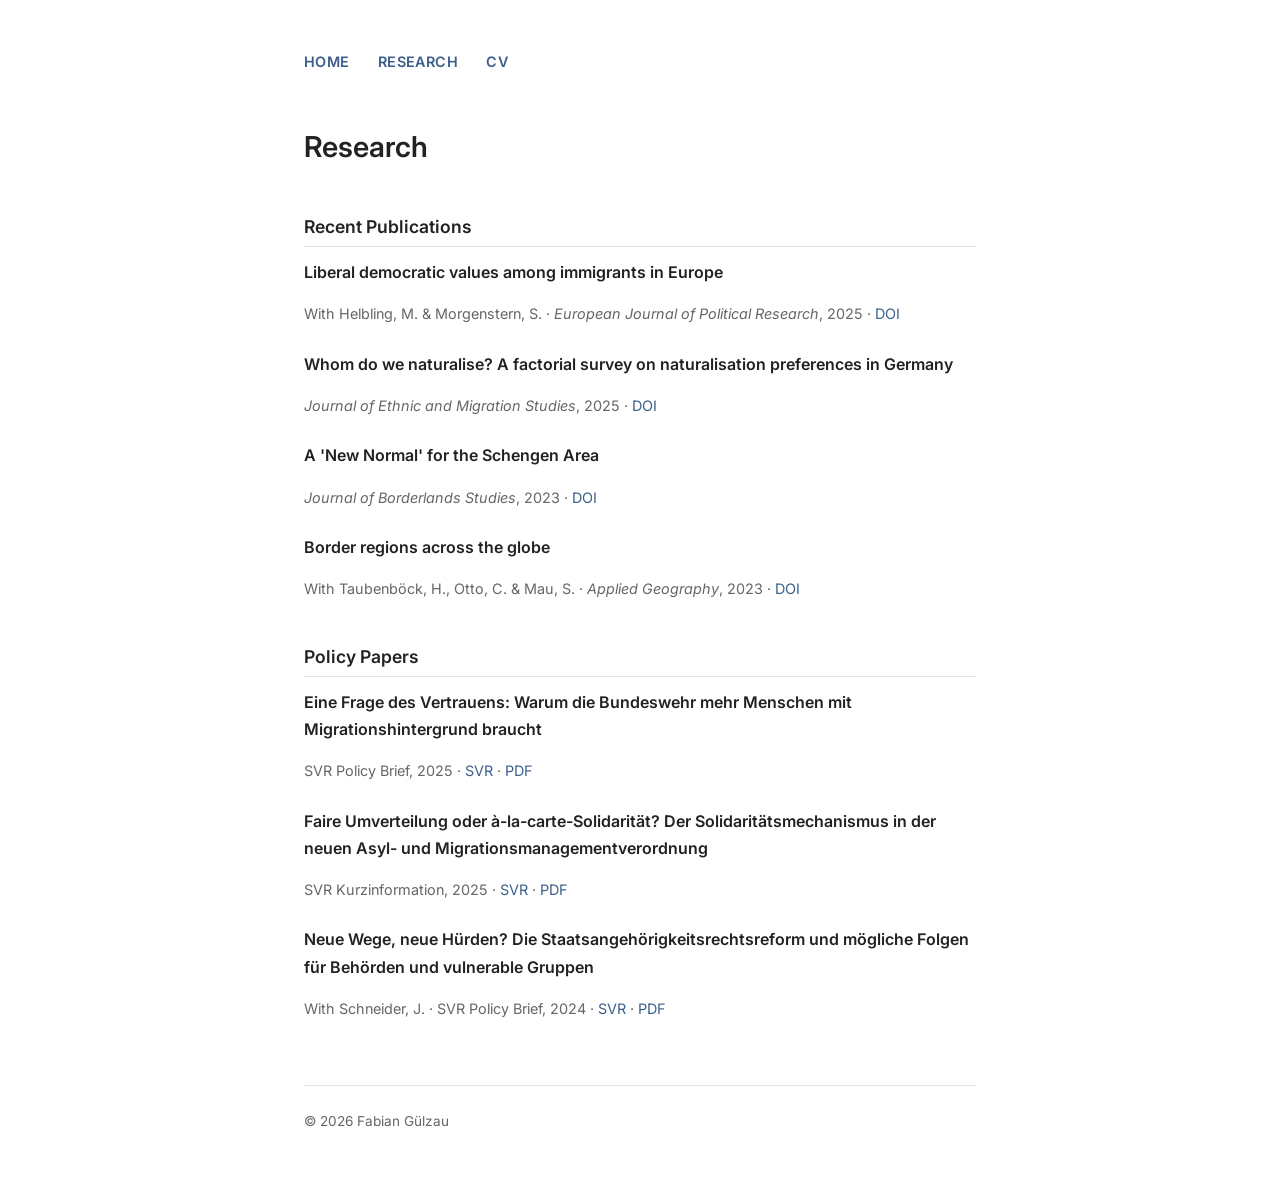
==== research.html @ fa8c45c2 "Add initial site structure Adds stylesheet (Inter font, slate blue palette, single-column layout) an" ====
<!DOCTYPE html>
<html lang="en">
<head>
  <meta charset="UTF-8" />
  <meta name="viewport" content="width=device-width, initial-scale=1.0" />
  <title>Research · Fabian Gülzau</title>
  <link rel="stylesheet" href="style.css" />
</head>
<body>
  <div class="container">

    <nav>
      <a href="index.html">Home</a>
      <a href="research.html">Research</a>
      <a href="vita.pdf">CV</a>
    </nav>

    <h1>Research</h1>

    <h2>Recent Publications</h2>

    <div class="paper">
      <p class="paper-title">Liberal democratic values among immigrants in Europe</p>
      <p class="paper-meta">
        With Helbling, M. &amp; Morgenstern, S. ·
        <em>European Journal of Political Research</em>, 2025 ·
        <a href="https://doi.org/10.1017/S1475676525100285" target="_blank">DOI</a>
      </p>
    </div>

    <div class="paper">
      <p class="paper-title">Whom do we naturalise? A factorial survey on naturalisation preferences in Germany</p>
      <p class="paper-meta">
        <em>Journal of Ethnic and Migration Studies</em>, 2025 ·
        <a href="https://doi.org/10.1080/1369183x.2025.2530634" target="_blank">DOI</a>
      </p>
    </div>

    <div class="paper">
      <p class="paper-title">A 'New Normal' for the Schengen Area</p>
      <p class="paper-meta">
        <em>Journal of Borderlands Studies</em>, 2023 ·
        <a href="https://doi.org/10.1080/08865655.2021.1996260" target="_blank">DOI</a>
      </p>
    </div>

    <div class="paper">
      <p class="paper-title">Border regions across the globe</p>
      <p class="paper-meta">
        With Taubenböck, H., Otto, C. &amp; Mau, S. ·
        <em>Applied Geography</em>, 2023 ·
        <a href="https://doi.org/10.1016/j.apgeog.2022.102866" target="_blank">DOI</a>
      </p>
    </div>

    <h2>Policy Papers</h2>

    <div class="paper">
      <p class="paper-title">Eine Frage des Vertrauens: Warum die Bundeswehr mehr Menschen mit Migrationshintergrund braucht</p>
      <p class="paper-meta">
        SVR Policy Brief, 2025 ·
        <a href="https://www.svr-migration.de/publikation/eine-frage-des-vertrauens/" target="_blank">SVR</a> ·
        <a href="https://www.svr-migration.de/wp-content/uploads/2025/10/SVR_PB_Eine_Frage_des_Vertrauens.pdf" target="_blank">PDF</a>
      </p>
    </div>

    <div class="paper">
      <p class="paper-title">Faire Umverteilung oder à-la-carte-Solidarität? Der Solidaritätsmechanismus in der neuen Asyl- und Migrationsmanagementverordnung</p>
      <p class="paper-meta">
        SVR Kurzinformation, 2025 ·
        <a href="https://www.svr-migration.de/publikation/faire-umverteilung-oder-a-la-carte-solidaritaet/" target="_blank">SVR</a> ·
        <a href="https://www.svr-migration.de/wp-content/uploads/2025/06/SVR-Kurzinformation_Faire-Umverteilung-oder-a-la-carte-Solidaritaet-2.pdf" target="_blank">PDF</a>
      </p>
    </div>

    <div class="paper">
      <p class="paper-title">Neue Wege, neue Hürden? Die Staatsangehörigkeitsrechtsreform und mögliche Folgen für Behörden und vulnerable Gruppen</p>
      <p class="paper-meta">
        With Schneider, J. ·
        SVR Policy Brief, 2024 ·
        <a href="https://www.svr-migration.de/publikation/neue-wege-neue-huerden-die-staatsangehoerigkeitsrechtsreform-und-moegliche-folgen-fuer-behoerden-und-vulnerable-gruppen/" target="_blank">SVR</a> ·
        <a href="https://www.svr-migration.de/wp-content/uploads/2024/06/v4_SVR_PB_Neue-Wege-neue-Huerden-final-mit-Navi.pdf" target="_blank">PDF</a>
      </p>
    </div>

    <footer>
      &copy; <span id="year"></span> Fabian Gülzau
    </footer>

  </div>
  <script>document.getElementById('year').textContent = new Date().getFullYear();</script>
</body>
</html>
---- style.css ----
@import url('https://fonts.googleapis.com/css2?family=Inter:wght@400;600&display=swap');

/* ── Reset & base ─────────────────────────────────────── */
*, *::before, *::after {
  box-sizing: border-box;
  margin: 0;
  padding: 0;
}

body {
  font-family: 'Inter', sans-serif;
  font-size: 16px;
  line-height: 1.7;
  color: #222222;
  background: #ffffff;
}

/* ── Layout ───────────────────────────────────────────── */
.container {
  max-width: 720px;
  margin: 0 auto;
  padding: 3rem 1.5rem;
}

/* ── Navigation ───────────────────────────────────────── */
nav {
  margin-bottom: 3rem;
}

nav a {
  margin-right: 1.5rem;
  font-weight: 600;
  font-size: 0.9rem;
  letter-spacing: 0.03em;
  text-transform: uppercase;
}

/* ── Typography ───────────────────────────────────────── */
h1 {
  font-size: 1.8rem;
  font-weight: 600;
  margin-bottom: 0.25rem;
}

h2 {
  font-size: 1.1rem;
  font-weight: 600;
  margin-top: 2.5rem;
  margin-bottom: 0.75rem;
  padding-bottom: 0.25rem;
  border-bottom: 1px solid #e5e5e5;
}

p {
  margin-bottom: 1rem;
  color: #222222;
}

/* ── Links ────────────────────────────────────────────── */
a {
  color: #3b5f8a;
  text-decoration: none;
}

a:hover {
  text-decoration: underline;
}

/* ── Profile block ────────────────────────────────────── */
.profile {
  display: flex;
  align-items: flex-start;
  gap: 2rem;
  margin-bottom: 2rem;
}

.profile img {
  width: 130px;
  height: 130px;
  border-radius: 50%;
  object-fit: cover;
  flex-shrink: 0;
}

.profile-text .title {
  color: #666666;
  font-size: 0.95rem;
  margin-bottom: 0.75rem;
}

/* ── Research list ────────────────────────────────────── */
.paper {
  margin-bottom: 1.5rem;
}

.paper .paper-title {
  font-weight: 600;
  color: #222222;
}

.paper .paper-meta {
  color: #666666;
  font-size: 0.9rem;
}

/* ── Footer ───────────────────────────────────────────── */
footer {
  margin-top: 4rem;
  padding-top: 1.5rem;
  border-top: 1px solid #e5e5e5;
  font-size: 0.85rem;
  color: #666666;
}
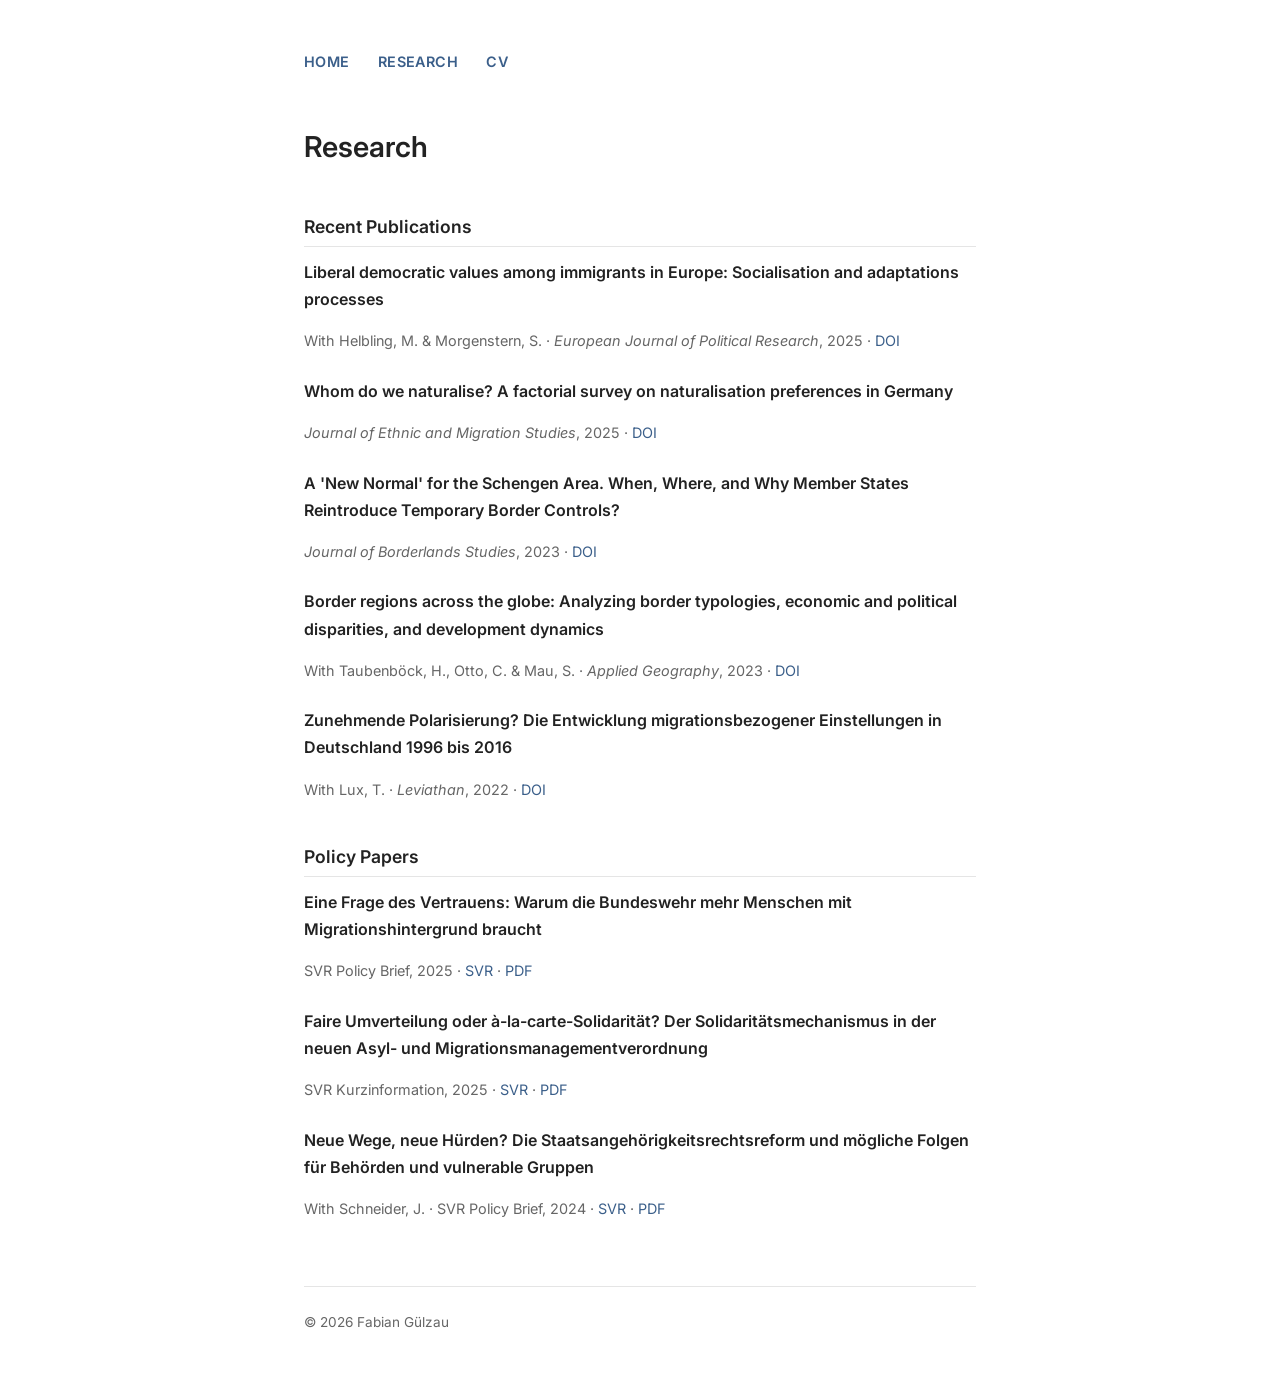
==== commit 87d3f767: "adjusting research tab" ====
--- a/research.html
+++ b/research.html
@@ -20,7 +20,7 @@
     <h2>Recent Publications</h2>
 
     <div class="paper">
-      <p class="paper-title">Liberal democratic values among immigrants in Europe</p>
+      <p class="paper-title">Liberal democratic values among immigrants in Europe: Socialisation and adaptations processes</p>
       <p class="paper-meta">
         With Helbling, M. &amp; Morgenstern, S. ·
         <em>European Journal of Political Research</em>, 2025 ·
@@ -37,7 +37,7 @@
     </div>
 
     <div class="paper">
-      <p class="paper-title">A 'New Normal' for the Schengen Area</p>
+      <p class="paper-title">A 'New Normal' for the Schengen Area. When, Where, and Why Member States Reintroduce Temporary Border Controls?</p>
       <p class="paper-meta">
         <em>Journal of Borderlands Studies</em>, 2023 ·
         <a href="https://doi.org/10.1080/08865655.2021.1996260" target="_blank">DOI</a>
@@ -45,11 +45,20 @@
     </div>
 
     <div class="paper">
-      <p class="paper-title">Border regions across the globe</p>
+      <p class="paper-title">Border regions across the globe: Analyzing border typologies, economic and political disparities, and development dynamics</p>
       <p class="paper-meta">
         With Taubenböck, H., Otto, C. &amp; Mau, S. ·
         <em>Applied Geography</em>, 2023 ·
         <a href="https://doi.org/10.1016/j.apgeog.2022.102866" target="_blank">DOI</a>
+      </p>
+    </div>
+    
+    <div class="paper">
+      <p class="paper-title">Zunehmende Polarisierung? Die Entwicklung migrationsbezogener Einstellungen in Deutschland 1996 bis 2016</p>
+      <p class="paper-meta">
+        With Lux, T. ·
+        <em>Leviathan</em>, 2022 ·
+        <a href="https://doi.org/10.5771/9783748926047" target="_blank">DOI</a>
       </p>
     </div>
 
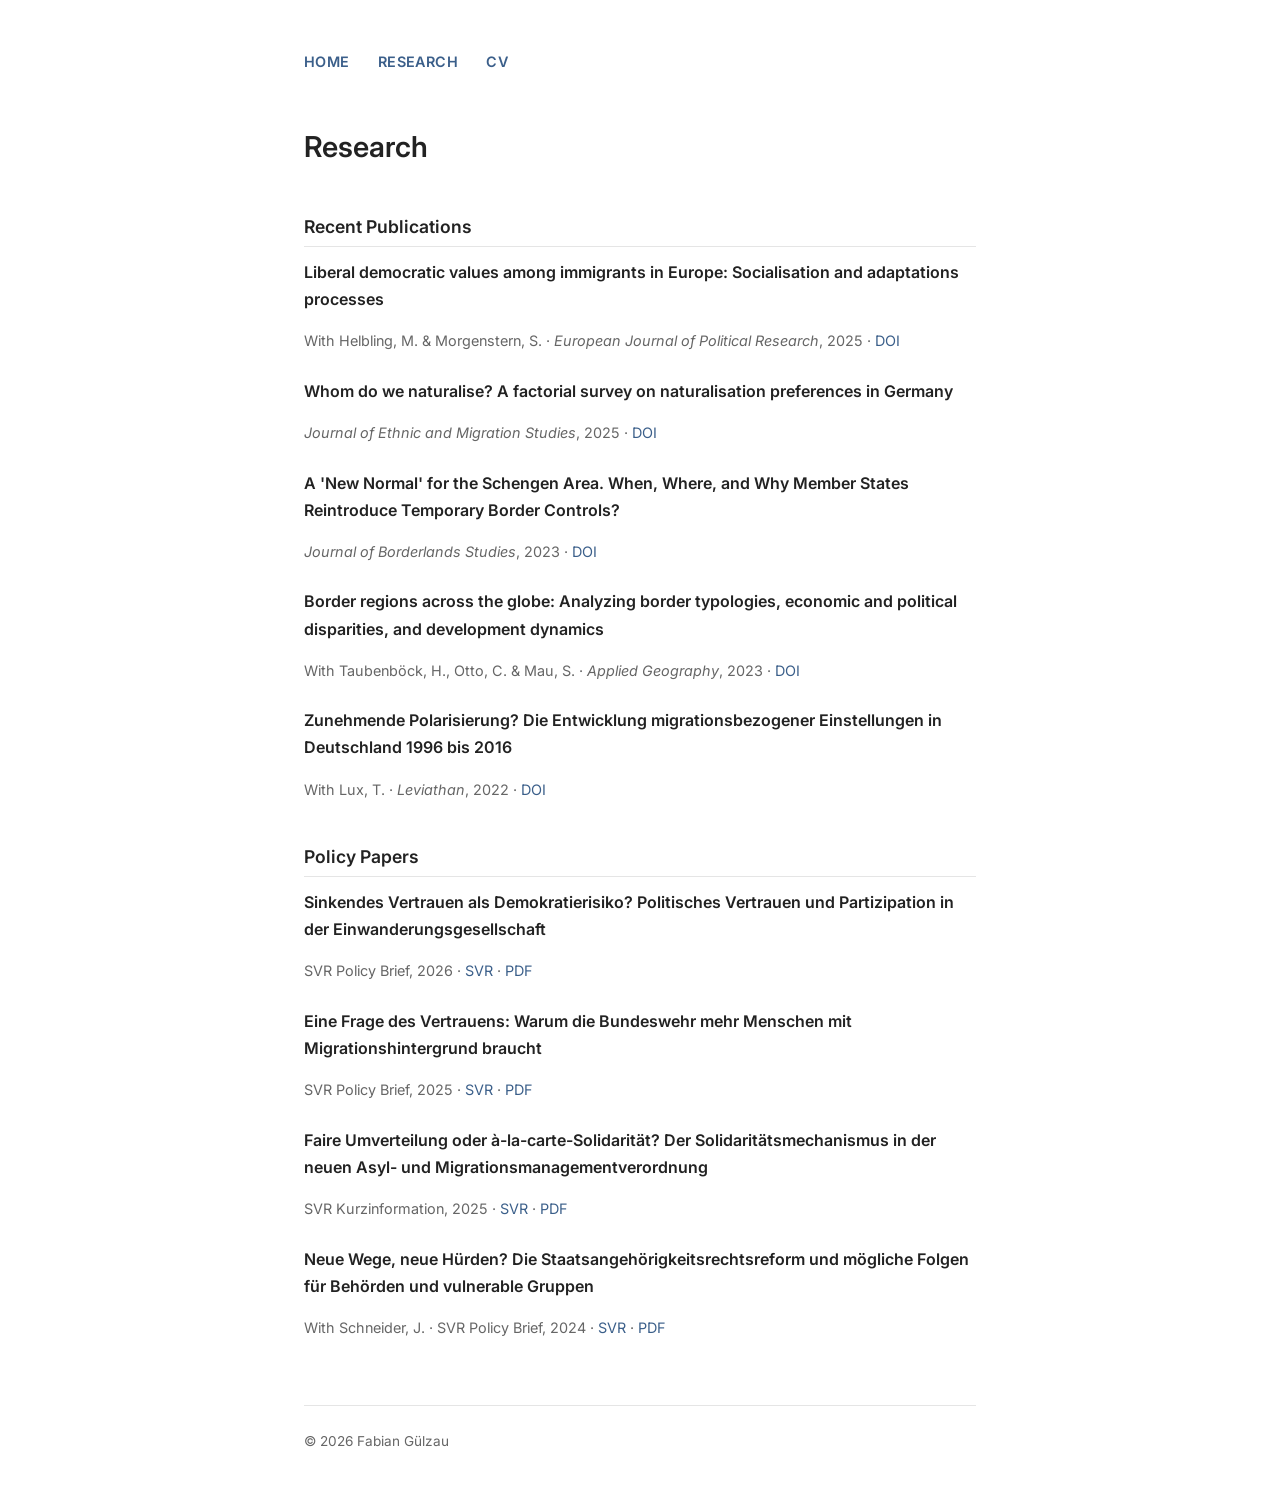
==== commit 1982d8b4: "Add SVR Policy Brief on political trust; update CV Co-Authored-By: Claude Opus 4.8 <noreply@anthropi" ====
--- a/research.html
+++ b/research.html
@@ -65,6 +65,15 @@
     <h2>Policy Papers</h2>
 
     <div class="paper">
+      <p class="paper-title">Sinkendes Vertrauen als Demokratierisiko? Politisches Vertrauen und Partizipation in der Einwanderungsgesellschaft</p>
+      <p class="paper-meta">
+        SVR Policy Brief, 2026 ·
+        <a href="https://www.svr-migration.de/publikation/sinkendes-vertrauen-als-demokratierisiko/" target="_blank">SVR</a> ·
+        <a href="https://www.svr-migration.de/wp-content/uploads/2026/07/SVR-Policy-Brief_Institutionenvertrauen.pdf" target="_blank">PDF</a>
+      </p>
+    </div>
+
+    <div class="paper">
       <p class="paper-title">Eine Frage des Vertrauens: Warum die Bundeswehr mehr Menschen mit Migrationshintergrund braucht</p>
       <p class="paper-meta">
         SVR Policy Brief, 2025 ·
